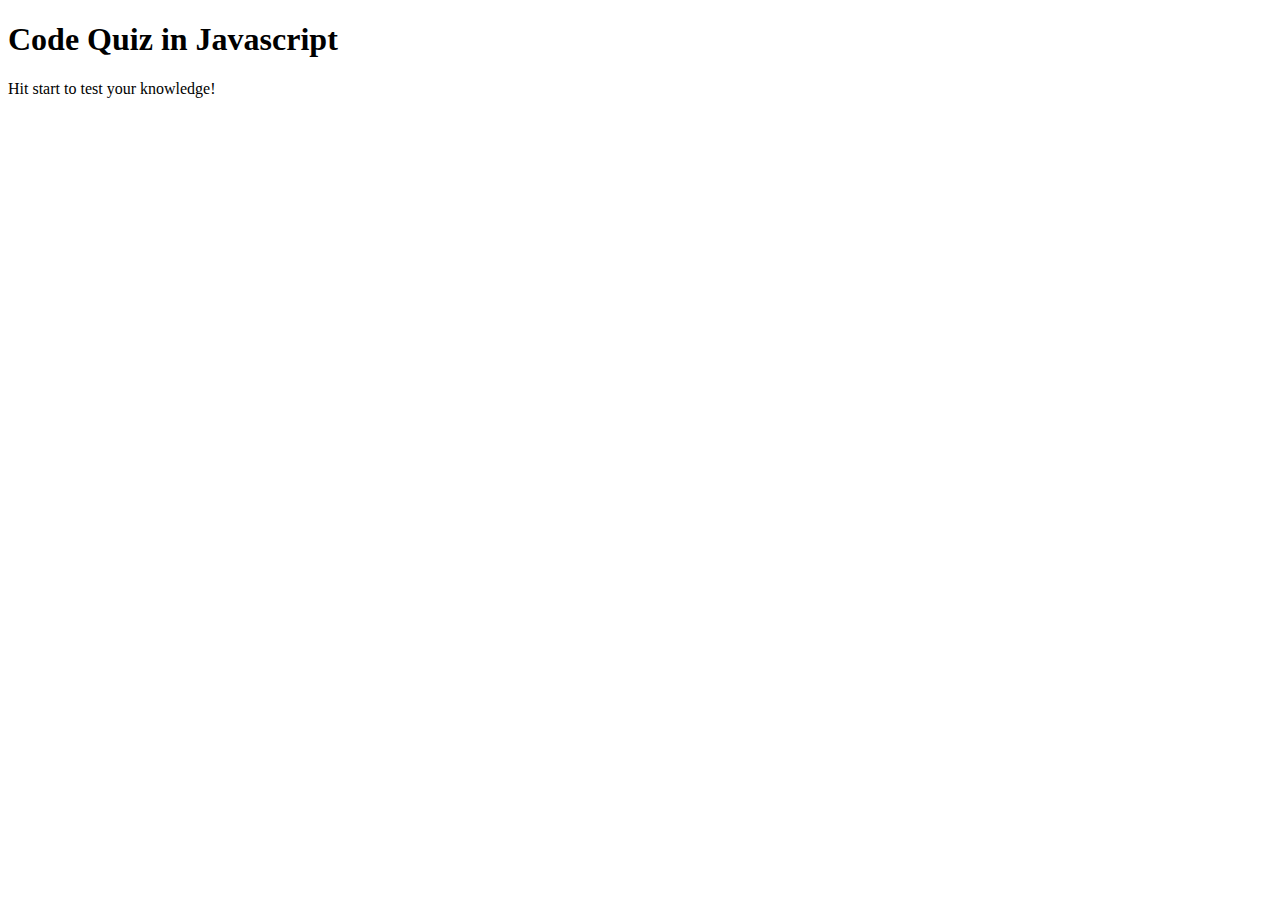
==== index.html @ c1a01d6e "initial commit" ====
<!DOCTYPE html>
<html lang="en">
<head>
    <meta charset="UTF-8">
    <meta http-equiv="X-UA-Compatible" content="IE=edge">
    <meta name="viewport" content="width=device-width, initial-scale=1.0">
    <title>Javascript Quiz</title>
    <link rel="stylesheet" href="./assets/css/style.css">
</head>
<body>
    <header>
        <h1 class="page-title">Code Quiz in Javascript</h1>
        <p>Hit start to test your knowledge!</p>
    </header>
    <main>
        <p></p>
        <div>
            
        </div>
    </main>
    <footer>

    </footer>
    <script src="./assets/js/script.js"></script>
</body>
</html>
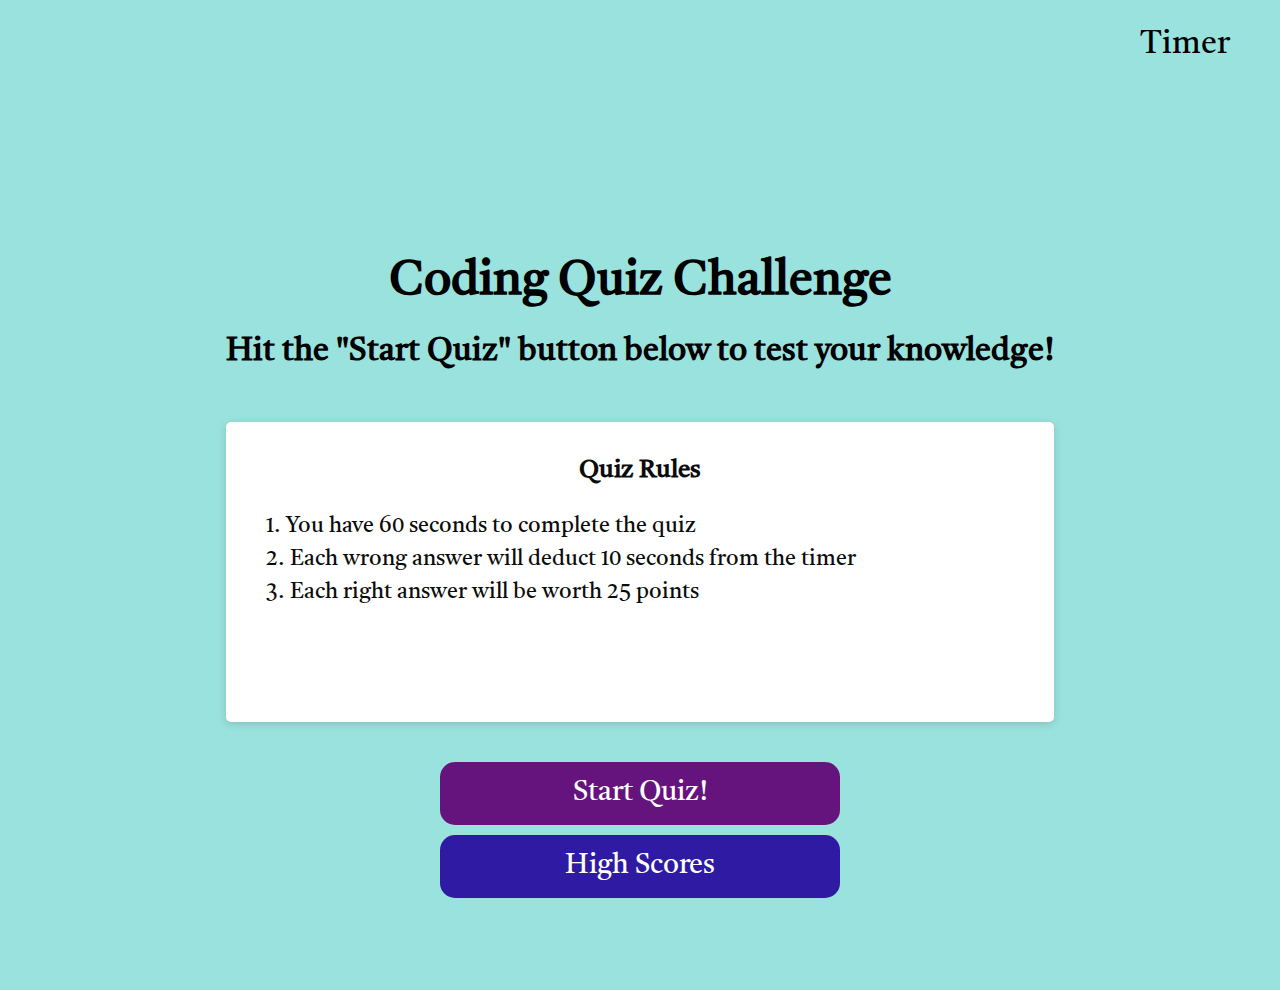
==== commit dbc5eadf: "started java" ====
--- a/index.html
+++ b/index.html
@@ -9,13 +9,32 @@
 </head>
 <body>
     <header>
-        <h1 class="page-title">Code Quiz in Javascript</h1>
-        <p>Hit start to test your knowledge!</p>
+        <div class="top-features">
+            <div id="timer">Timer</div>
+        </div>
     </header>
     <main>
-        <p></p>
-        <div>
-            
+        <div class="container">
+            <div id="home-page" class="flex-column flex-center">
+                <div class="page-title">
+                    <h1>Coding Quiz Challenge</h1>
+                    <h2>Hit the "Start Quiz" button below to test your knowledge!</h2>
+                </div>
+                <div class="question-box">
+                    <div class="info-title">
+                        <span>Quiz Rules</span>
+                    </div>
+                    <div class="info-list">
+                        <div class="info">1. You have 60 seconds to complete the quiz</div>
+                        <div class="info">2. Each wrong answer will deduct 10 seconds from the timer</div>
+                        <div class="info">3. Each right answer will be worth 25 points</div>
+                    </div>
+                </div>
+                <div class="btns">
+                    <button class="btn" id="start-btn" type="submit">Start Quiz!</button>
+                    <a href="/highscores.html" class="btn" id="highscore-btn">High Scores</a>
+                </div>
+            </div>
         </div>
     </main>
     <footer>
--- a/assets/css/style.css
+++ b/assets/css/style.css
@@ -0,0 +1,124 @@
+@import url('https://fonts.googleapis.com/css2?family=Tiro+Gurmukhi&display=swap');
+
+:root {
+    background-color: rgba(131, 219, 213, 0.815);
+}
+
+* {
+  box-sizing: border-box;
+  margin: 0;
+  padding: 0;
+  font-family: 'Tiro Gurmukhi', serif;
+}
+
+.top-features {
+    display: flex;
+    justify-content: right;
+    font-size: 2rem;
+    margin: 25px 50px;
+}
+
+.page-title {
+    text-align: center;
+    align-content: center;
+    margin: 70px 0 50px 0;
+}
+
+.page-title h1 {
+    font-size: 3rem;
+    padding-bottom: 20px;
+}
+
+.page-title h2 {
+    font-size: 2rem;
+}
+
+.container {
+    width: 100vw;
+    height: 100vh;
+    display: flex;
+    justify-content: center;
+    align-items: center;
+    max-width: 80rem;
+    margin: 0 auto;
+    padding: 2rem;
+}
+
+.flex-column {
+    display: flex;
+    flex-direction: column;
+}
+
+.flex-center {
+    justify-content: center;
+    align-items: center;
+}
+
+.question-box {
+  background-color: hsl(0, 0%, 100%);
+  border-radius: 5px;
+  border-width: 1rem;
+  box-shadow: rgba(0, 0, 0, 0.15) 0px 2px 8px 0px;
+  color: hsl(180, 5%, 4%);
+  font-size: 22px;
+  margin: 0 auto;
+  width: 100%;
+  min-height: 300px;
+  padding: 30px 40px;
+  line-height: 1.5;
+}
+
+.info-title {
+    text-align: center;
+    padding-bottom: 20px;
+    font-weight: bold;
+    font-size: 25px;
+}
+
+
+#start-btn, #highscore-btn {
+  border: none;
+  background-color: rgb(101, 20, 125);
+  border-radius: 15px;
+  color: hsl(0, 0%, 100%);
+  display: block;
+  font-size: 28px;
+  margin: 40px auto 0 auto;
+  padding: 14px 34px;
+  text-align: center;
+  width: 25rem;
+  cursor: pointer;
+}
+
+#highscore-btn {
+    background-color: rgb(47, 26, 164);
+    text-decoration: none;
+    margin-top: 10px;
+}
+
+.btn:hover {
+    box-shadow: 0 0.4rem 1.4rem 0 rgba(4, 7, 0, 0.521);
+    transition: transform 150ms;
+    transform: scale(1.03);
+}
+
+.btn[disabled]:hover{
+    cursor: not-allowed;
+    box-shadow: none;
+    transform: none;
+}
+
+@media screen and (max-width: 690px) {
+  .btn {
+    font-size: 1rem;
+    margin: 16px 0px 0px 0px;
+    padding: 10px 15px;
+  }
+}
+
+@media screen and (max-width: 500px) {
+  
+  .btn {
+    font-size: 0.8rem;
+  }
+}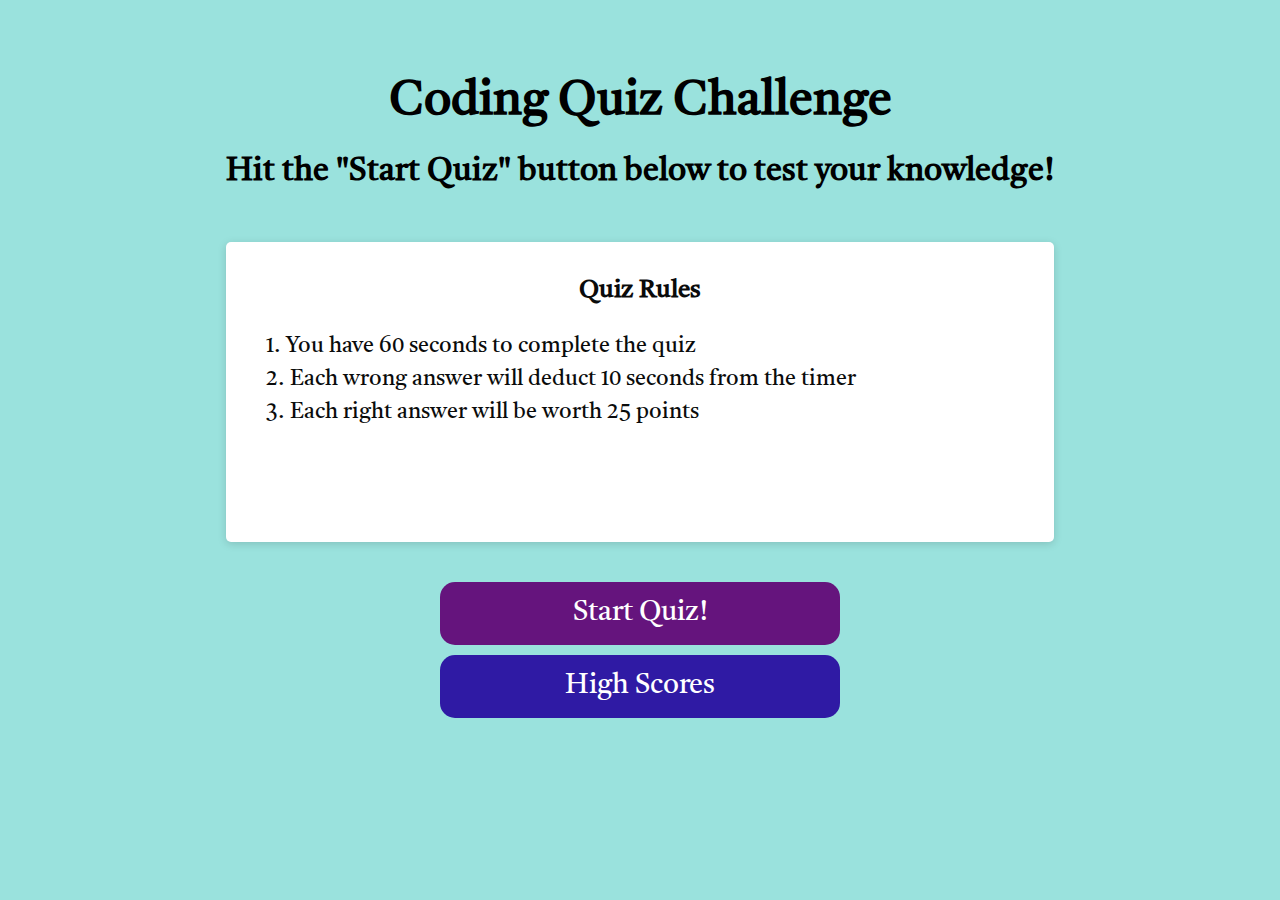
==== commit e15ac9b7: "styling complete" ====
--- a/index.html
+++ b/index.html
@@ -9,9 +9,7 @@
 </head>
 <body>
     <header>
-        <div class="top-features">
-            <div id="timer">Timer</div>
-        </div>
+        
     </header>
     <main>
         <div class="container">
@@ -31,8 +29,8 @@
                     </div>
                 </div>
                 <div class="btns">
-                    <button class="btn" id="start-btn" type="submit">Start Quiz!</button>
-                    <a href="/highscores.html" class="btn" id="highscore-btn">High Scores</a>
+                    <a href="/game.html" class="btn" id="start-btn">Start Quiz!</a>
+                    <a href="/highscore.html" class="btn" id="highscore-btn">High Scores</a>
                 </div>
             </div>
         </div>
--- a/assets/css/style.css
+++ b/assets/css/style.css
@@ -9,13 +9,6 @@
   margin: 0;
   padding: 0;
   font-family: 'Tiro Gurmukhi', serif;
-}
-
-.top-features {
-    display: flex;
-    justify-content: right;
-    font-size: 2rem;
-    margin: 25px 50px;
 }
 
 .page-title {
@@ -35,7 +28,7 @@
 
 .container {
     width: 100vw;
-    height: 100vh;
+    height: 80vh;
     display: flex;
     justify-content: center;
     align-items: center;
@@ -76,7 +69,7 @@
 }
 
 
-#start-btn, #highscore-btn {
+.btn {
   border: none;
   background-color: rgb(101, 20, 125);
   border-radius: 15px;
@@ -88,11 +81,11 @@
   text-align: center;
   width: 25rem;
   cursor: pointer;
+  text-decoration: none;
 }
 
 #highscore-btn {
     background-color: rgb(47, 26, 164);
-    text-decoration: none;
     margin-top: 10px;
 }
 
@@ -108,6 +101,38 @@
     transform: none;
 }
 
+.answers button{
+    margin: 15px 0;
+    padding: 10px 0;
+    width: 45rem;
+    border-radius: 5px;
+}
+
+.correct {
+    background: linear-gradient(32deg, rgba(21, 168, 38) 0%, rgb(21, 168, 38) 100%);
+}
+
+.incorrect {
+    background: linear-gradient(32deg, rgba(230, 29, 29, 1) 0%, rgb(224, 11, 11 ,) 100%);
+}
+
+#hud {
+    display: flex;
+    justify-content: space-around;
+    margin: 75px auto 0 auto;
+}
+
+.hud-prefix {
+    text-align: center;
+    font-size: 1rem;
+}
+
+.hud-main-text {
+    text-align: center;
+}
+
+
+
 @media screen and (max-width: 690px) {
   .btn {
     font-size: 1rem;
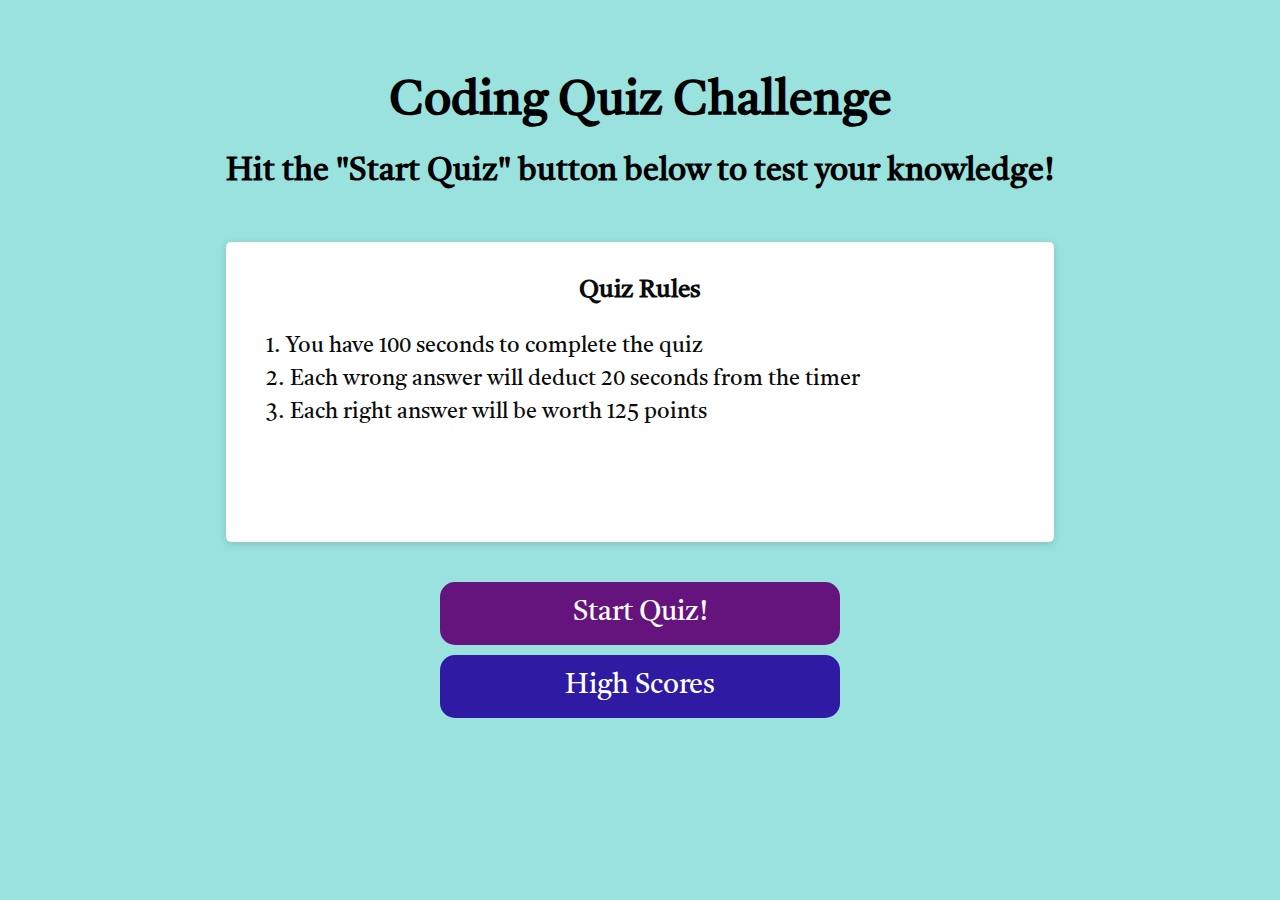
==== commit f2dbcafa: "updated rules" ====
--- a/index.html
+++ b/index.html
@@ -8,36 +8,28 @@
     <link rel="stylesheet" href="./assets/css/style.css">
 </head>
 <body>
-    <header>
-        
-    </header>
-    <main>
-        <div class="container">
-            <div id="home-page" class="flex-column flex-center">
-                <div class="page-title">
-                    <h1>Coding Quiz Challenge</h1>
-                    <h2>Hit the "Start Quiz" button below to test your knowledge!</h2>
+    <div class="container">
+        <div id="home-page" class="flex-column flex-center">
+            <div class="page-title">
+                <h1>Coding Quiz Challenge</h1>
+                <h2>Hit the "Start Quiz" button below to test your knowledge!</h2>
+            </div>
+            <div class="question-box">
+                <div class="info-title">
+                    <span>Quiz Rules</span>
                 </div>
-                <div class="question-box">
-                    <div class="info-title">
-                        <span>Quiz Rules</span>
-                    </div>
-                    <div class="info-list">
-                        <div class="info">1. You have 60 seconds to complete the quiz</div>
-                        <div class="info">2. Each wrong answer will deduct 10 seconds from the timer</div>
-                        <div class="info">3. Each right answer will be worth 25 points</div>
-                    </div>
-                </div>
-                <div class="btns">
-                    <a href="/game.html" class="btn" id="start-btn">Start Quiz!</a>
-                    <a href="/highscore.html" class="btn" id="highscore-btn">High Scores</a>
+                <div class="info-list">
+                    <div class="info">1. You have 100 seconds to complete the quiz</div>
+                    <div class="info">2. Each wrong answer will deduct 20 seconds from the timer</div>
+                    <div class="info">3. Each right answer will be worth 125 points</div>
                 </div>
             </div>
+            <div class="btns">
+                <a href="/game.html" class="btn" id="start-btn">Start Quiz!</a>
+                <a href="/highscore.html" class="btn" id="highscore-btn">High Scores</a>
+            </div>
         </div>
-    </main>
-    <footer>
-
-    </footer>
+    </div>
     <script src="./assets/js/script.js"></script>
 </body>
 </html>--- a/assets/css/style.css
+++ b/assets/css/style.css
@@ -113,7 +113,7 @@
 }
 
 .incorrect {
-    background: linear-gradient(32deg, rgba(230, 29, 29, 1) 0%, rgb(224, 11, 11 ,) 100%);
+    background: linear-gradient(32deg, rgba(239, 17, 17) 0%, rgba(226, 23, 23) 100%);
 }
 
 #hud {
@@ -127,11 +127,66 @@
     font-size: 1rem;
 }
 
+#question, .hud-prefix{
+    font-size: 2rem;
+    font-weight: bold;
+    text-align: left;
+    flex-wrap: wrap;
+    word-spacing: 3px;
+}
+
 .hud-main-text {
     text-align: center;
 }
 
-
+.exit {
+    margin-left: 25px;
+    font-size: 30px;
+}
+
+/* Finished Page Style */
+
+#finalscore {
+    margin-bottom: 2rem;
+    font-size: 3rem;
+}
+
+.end-form-container {
+    width: 100%;
+    display: flex;
+    flex-direction: column;
+    align-items: center;
+    max-width: 30rem;
+}
+
+input {
+    margin-bottom: 1rem;
+    width: 20rem;
+    padding: 1.5rem;
+    font-size: 1.8rem;
+    border: rgb(11, 9, 11);;
+}
+
+input::placeholder {
+    color: rgb(114, 71, 130);
+}
+
+#username {
+    margin-bottom: 3rem;
+    width: 100%;
+    outline: none;
+}
+
+#end-text {
+    font-size: 2.4rem;
+    color: blue;
+    text-align: center;
+    margin-bottom: 3rem;
+}
+
+#saveScoreBtn {
+    background-color: rgb(42, 175, 42);
+}
 
 @media screen and (max-width: 690px) {
   .btn {
